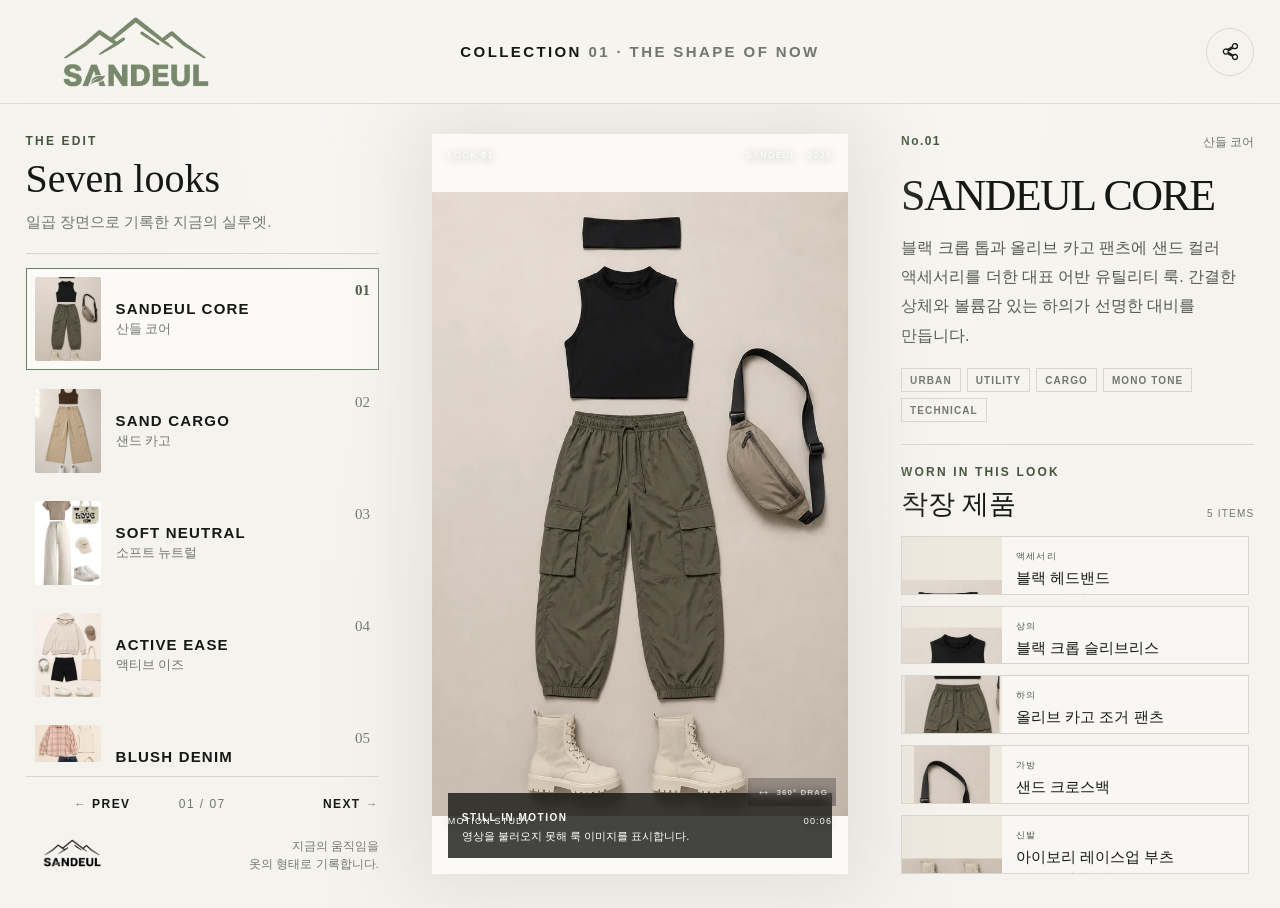
==== index.html @ 29dd72b8 "산들 360 룩북 웹앱 초기 버전" ====
<!doctype html>
<html lang="ko">
  <head>
    <meta charset="UTF-8" />
    <meta name="viewport" content="width=device-width, initial-scale=1, viewport-fit=cover" />
    <meta
      name="description"
      content="SANDEUL의 일곱 가지 룩을 영상으로 감상하고 구성 제품을 확인하는 인터랙티브 룩북"
    />
    <meta name="theme-color" content="#f5f3ee" />
    <title>SANDEUL LOOKBOOK — SANDEUL CORE</title>
    <link rel="icon" href="public/lookbook/brand/sandeul-logo-green.webp" />
    <link rel="stylesheet" href="styles.css" />
    <script src="app.js" defer></script>
  </head>
  <body>
    <a class="skip-link" href="#main-content">본문으로 바로가기</a>

    <header class="site-header">
      <a class="brand" href="?look=01" aria-label="SANDEUL 룩북 첫 번째 룩으로 이동">
        <img
          src="public/lookbook/brand/sandeul-logo-green-header-final.webp"
          width="999"
          height="500"
          alt="SANDEUL"
        />
      </a>
      <p class="collection-label"><span>COLLECTION</span> 01 · THE SHAPE OF NOW</p>
      <button class="icon-button share-button" type="button" aria-label="현재 룩 링크 공유">
        <svg aria-hidden="true" viewBox="0 0 24 24">
          <path d="M18 8a3 3 0 1 0-2.83-4A3 3 0 0 0 15 5c0 .2.02.4.06.58L8.9 9.1A3 3 0 0 0 4 11.5a3 3 0 0 0 4.9 2.32l6.16 3.52A3 3 0 0 0 15 18a3 3 0 1 0 .9-2.14l-6.1-3.49c.13-.57.1-1.14-.08-1.67l6.14-3.51A3 3 0 0 0 18 8Z" />
        </svg>
      </button>
    </header>

    <main id="main-content" class="lookbook-shell">
      <aside class="look-rail" aria-labelledby="look-rail-title">
        <div class="rail-heading">
          <p class="eyebrow">THE EDIT</p>
          <h2 id="look-rail-title">Seven looks</h2>
          <p>일곱 장면으로 기록한 지금의 실루엣.</p>
        </div>
        <nav id="desktop-look-list" class="desktop-look-list" aria-label="룩 선택"></nav>
        <div class="rail-navigation" aria-label="이전 또는 다음 룩">
          <button id="previous-look" type="button" aria-label="이전 룩">
            <span aria-hidden="true">←</span> PREV
          </button>
          <span id="rail-position">01 / 07</span>
          <button id="next-look" type="button" aria-label="다음 룩">
            NEXT <span aria-hidden="true">→</span>
          </button>
        </div>
        <div class="rail-signature">
          <img
            src="public/lookbook/brand/sandeul-logo-black.webp"
            width="260"
            height="90"
            alt=""
          />
          <p>지금의 움직임을<br />옷의 형태로 기록합니다.</p>
        </div>
      </aside>

      <section class="stage" aria-label="선택한 룩 영상">
        <div class="video-frame">
          <div class="video-meta" aria-hidden="true">
            <span>LOOK <b id="video-number">01</b></span>
            <span>SANDEUL · 2026</span>
          </div>
          <video
            id="look-video"
            autoplay
            muted
            loop
            playsinline
            controls
            preload="metadata"
            aria-label="SANDEUL CORE 착장 영상"
          ></video>
          <div
            id="scrub-surface"
            class="scrub-surface"
            role="slider"
            tabindex="0"
            aria-label="모델 360도 회전 프레임 탐색"
            aria-valuemin="0"
            aria-valuemax="100"
            aria-valuenow="0"
            aria-valuetext="영상의 0퍼센트 지점"
            aria-orientation="horizontal"
          >
            <div class="scrub-hint" aria-hidden="true">
              <span>↔</span>
              <strong>360° DRAG</strong>
              <output id="scrub-readout">0%</output>
            </div>
          </div>
          <div id="video-fallback" class="video-fallback" hidden>
            <img id="fallback-image" src="" alt="" />
            <div>
              <strong>STILL IN MOTION</strong>
              <p>영상을 불러오지 못해 룩 이미지를 표시합니다.</p>
            </div>
          </div>
          <div class="video-caption" aria-hidden="true">
            <span>MOTION STUDY</span>
            <span id="video-duration">00:06</span>
          </div>
        </div>

        <section class="mobile-look-section" aria-labelledby="mobile-look-title">
          <div class="mobile-section-heading">
            <div>
              <p class="eyebrow">SELECT A LOOK</p>
              <h2 id="mobile-look-title">룩 선택</h2>
            </div>
            <span id="mobile-position">01 / 07</span>
          </div>
          <nav id="mobile-look-list" class="mobile-look-list" aria-label="룩 선택"></nav>
        </section>
      </section>

      <aside class="details-panel" aria-labelledby="look-title">
        <div class="look-copy">
          <div class="look-kicker">
            <span id="look-number">No.01</span>
            <span id="look-name-ko">산들 코어</span>
          </div>
          <h1 id="look-title">SANDEUL CORE</h1>
          <p id="look-description" class="look-description"></p>
          <ul id="look-keywords" class="keyword-list" aria-label="룩 키워드"></ul>
        </div>

        <section class="desktop-products" aria-labelledby="desktop-products-title">
          <div class="products-heading">
            <div>
              <p class="eyebrow">WORN IN THIS LOOK</p>
              <h2 id="desktop-products-title">착장 제품</h2>
            </div>
            <span id="desktop-product-count">5 ITEMS</span>
          </div>
          <div id="desktop-product-list" class="product-list"></div>
        </section>
      </aside>
    </main>

    <button id="open-products" class="mobile-product-trigger" type="button">
      <span>이 룩의 제품 <b id="mobile-product-count">5</b>개 보기</span>
      <span aria-hidden="true">↑</span>
    </button>

    <dialog id="product-sheet" class="product-sheet" aria-labelledby="sheet-title">
      <div class="sheet-content">
        <div class="sheet-handle" aria-hidden="true"></div>
        <header class="sheet-header">
          <div>
            <p class="eyebrow">WORN IN THIS LOOK</p>
            <h2 id="sheet-title">착장 제품</h2>
            <p id="sheet-subtitle"></p>
          </div>
          <button id="close-products" class="icon-button" type="button" aria-label="제품 목록 닫기">
            <svg aria-hidden="true" viewBox="0 0 24 24">
              <path d="m6 6 12 12M18 6 6 18" />
            </svg>
          </button>
        </header>
        <div id="sheet-product-list" class="sheet-product-list"></div>
      </div>
    </dialog>

    <div id="toast" class="toast" role="status" aria-live="polite"></div>

    <noscript>
      <p class="noscript-message">이 룩북을 감상하려면 브라우저에서 JavaScript를 켜주세요.</p>
    </noscript>
  </body>
</html>
---- styles.css ----
:root {
  color-scheme: light;
  --paper: #f5f3ee;
  --paper-rgb: 245 243 238;
  --surface: #fbfaf7;
  --surface-rgb: 251 250 247;
  --video-tone-rgb: 222 219 211;
  --ink: #171815;
  --muted: #73756e;
  --line: #d7d5ce;
  --green: #6f8062;
  --green-deep: #45543e;
  --black: #11120f;
  --shadow: 0 24px 60px rgb(34 38 28 / 12%);
  --header-height: 104px;
  --side-gap: clamp(18px, 2vw, 34px);
  font-family: Inter, Pretendard, "Noto Sans KR", "Apple SD Gothic Neo", Arial, sans-serif;
  font-synthesis: none;
}

* {
  box-sizing: border-box;
}

html {
  background: var(--paper);
  scroll-behavior: smooth;
}

body {
  min-width: 320px;
  min-height: 100svh;
  margin: 0;
  color: var(--ink);
  background:
    radial-gradient(circle at 50% 10%, rgb(var(--surface-rgb) / 58%), transparent 38rem),
    var(--paper);
  transition: background-color 560ms ease;
}

body.sheet-open {
  overflow: hidden;
}

button,
a {
  -webkit-tap-highlight-color: transparent;
}

button {
  color: inherit;
  font: inherit;
}

button:focus-visible,
a:focus-visible,
video:focus-visible {
  outline: 2px solid var(--ink);
  outline-offset: 3px;
}

.skip-link {
  position: fixed;
  z-index: 1000;
  top: 10px;
  left: 10px;
  padding: 10px 14px;
  color: white;
  background: var(--ink);
  transform: translateY(-150%);
}

.skip-link:focus {
  transform: translateY(0);
}

.site-header {
  position: sticky;
  z-index: 50;
  top: 0;
  display: grid;
  grid-template-columns: 1fr auto 1fr;
  align-items: center;
  min-height: var(--header-height);
  padding: 12px var(--side-gap);
  border-bottom: 1px solid rgb(23 24 21 / 10%);
  background: rgb(var(--paper-rgb) / 92%);
  backdrop-filter: blur(16px);
  transition: background-color 560ms ease, border-color 560ms ease;
}

.brand {
  display: inline-flex;
  width: fit-content;
  align-items: center;
}

.brand img {
  display: block;
  width: 220px;
  height: 76px;
  object-fit: contain;
}

.collection-label {
  margin: 0;
  color: var(--muted);
  font-size: 15px;
  font-weight: 600;
  letter-spacing: 0.16em;
  text-align: center;
}

.collection-label span {
  color: var(--ink);
}

.icon-button {
  display: inline-grid;
  width: 42px;
  height: 42px;
  padding: 0;
  border: 1px solid var(--line);
  border-radius: 50%;
  background: transparent;
  cursor: pointer;
  place-items: center;
}

.icon-button:hover {
  border-color: var(--green);
  color: var(--green-deep);
}

.icon-button svg {
  width: 18px;
  height: 18px;
  fill: none;
  stroke: currentColor;
  stroke-linecap: round;
  stroke-linejoin: round;
  stroke-width: 1.6;
}

.share-button {
  justify-self: end;
}

.site-header .icon-button {
  width: 48px;
  height: 48px;
}

.site-header .icon-button svg {
  width: 20px;
  height: 20px;
}

.lookbook-shell {
  display: grid;
  grid-template-columns: minmax(0, 3fr) minmax(0, 4fr) minmax(0, 3fr);
  gap: clamp(22px, 2vw, 38px);
  width: 100%;
  min-height: calc(100svh - var(--header-height));
  margin: 0 auto;
  padding: 30px var(--side-gap) 34px;
}

.lookbook-shell > * {
  min-width: 0;
}

.look-rail,
.details-panel {
  min-width: 0;
  max-height: calc(100svh - var(--header-height) - 56px);
}

.look-rail {
  display: flex;
  flex-direction: column;
}

.rail-heading {
  padding-bottom: 18px;
  border-bottom: 1px solid var(--line);
}

.eyebrow {
  margin: 0 0 7px;
  color: var(--green-deep);
  font-size: 12px;
  font-weight: 700;
  letter-spacing: 0.18em;
}

.rail-heading h2,
.products-heading h2,
.mobile-section-heading h2,
.sheet-header h2 {
  margin: 0;
  font-family: Georgia, "Noto Serif KR", serif;
  font-weight: 400;
}

.rail-heading h2 {
  font-size: 40px;
}

.rail-heading > p:last-child {
  margin: 8px 0 0;
  color: var(--muted);
  font-size: 15px;
  line-height: 1.65;
}

.desktop-look-list {
  display: grid;
  gap: 10px;
  min-height: 0;
  margin-top: 14px;
  overflow-y: auto;
  scrollbar-width: thin;
}

.look-card {
  display: grid;
  grid-template-columns: 66px minmax(0, 1fr) auto;
  gap: 15px;
  align-items: center;
  width: 100%;
  padding: 8px;
  border: 1px solid transparent;
  background: transparent;
  text-align: left;
  cursor: pointer;
  transition: border-color 180ms ease, background 180ms ease, transform 180ms ease;
}

.look-card:hover {
  background: rgb(var(--surface-rgb) / 68%);
  transform: translateX(2px);
}

.look-card[aria-current="true"] {
  border-color: var(--green);
  background: var(--surface);
}

.look-card img {
  display: block;
  width: 66px;
  height: 84px;
  border-radius: 2px;
  object-fit: cover;
}

.look-card-copy {
  min-width: 0;
}

.look-card-copy strong,
.look-card-copy span {
  display: block;
}

.look-card-copy strong {
  overflow: hidden;
  font-size: 15px;
  letter-spacing: 0.08em;
  text-overflow: ellipsis;
  white-space: nowrap;
}

.look-card-copy span {
  margin-top: 3px;
  color: var(--muted);
  font-size: 13px;
}

.look-card-number {
  align-self: start;
  padding-top: 5px;
  color: var(--muted);
  font-family: Georgia, serif;
  font-size: 15px;
}

.look-card[aria-current="true"] .look-card-number {
  color: var(--green-deep);
  font-weight: 700;
}

.rail-navigation {
  display: grid;
  grid-template-columns: 1fr auto 1fr;
  align-items: center;
  margin-top: 14px;
  padding-top: 12px;
  border-top: 1px solid var(--line);
}

.rail-navigation button {
  padding: 8px 0;
  border: 0;
  background: transparent;
  font-size: 12px;
  font-weight: 700;
  letter-spacing: 0.12em;
  cursor: pointer;
}

.rail-navigation button:last-child {
  text-align: right;
}

.rail-navigation span {
  color: var(--muted);
  font-size: 12px;
  letter-spacing: 0.12em;
}

.rail-signature {
  display: flex;
  align-items: flex-end;
  justify-content: space-between;
  gap: 12px;
  margin-top: auto;
  padding-top: 18px;
}

.rail-signature img {
  width: 94px;
  height: 36px;
  object-fit: contain;
}

.rail-signature p {
  margin: 0;
  color: var(--muted);
  font-size: 12px;
  line-height: 1.55;
  text-align: right;
}

.stage {
  display: flex;
  min-width: 0;
  align-items: flex-start;
  justify-content: center;
}

.video-frame {
  position: relative;
  width: auto;
  max-width: 100%;
  height: min(calc(100svh - var(--header-height) - 56px), 820px);
  min-height: 520px;
  aspect-ratio: 9 / 16;
  overflow: hidden;
  background: rgb(var(--video-tone-rgb));
  box-shadow: 0 0 68px 24px rgb(var(--video-tone-rgb) / 72%);
  transition: background-color 560ms ease, box-shadow 560ms ease;
}

.video-frame video,
.video-fallback,
.video-fallback > img {
  width: 100%;
  height: 100%;
}

.video-frame video {
  display: block;
  background: #d7d4cd;
  object-fit: cover;
}

.video-frame.is-switching video {
  opacity: 0.35;
}

.scrub-surface {
  position: absolute;
  z-index: 3;
  inset: 0 0 56px;
  cursor: ew-resize;
  touch-action: pan-y;
  user-select: none;
}

.scrub-surface:focus-visible {
  outline: 2px solid white;
  outline-offset: -6px;
}

.scrub-hint {
  position: absolute;
  right: 12px;
  bottom: 12px;
  display: flex;
  gap: 6px;
  align-items: center;
  min-width: 0;
  padding: 6px 8px;
  color: white;
  background: rgb(17 18 15 / 48%);
  backdrop-filter: blur(6px);
  opacity: 0.58;
  pointer-events: none;
  transition: opacity 160ms ease;
}

.scrub-hint > span {
  font-size: 14px;
}

.scrub-hint strong {
  font-size: 8px;
  letter-spacing: 0.13em;
}

.scrub-hint output {
  display: none;
  font-size: 9px;
  font-variant-numeric: tabular-nums;
}

.video-frame.is-scrubbing .scrub-hint output {
  display: inline;
}

.video-frame:hover .scrub-hint,
.scrub-surface:focus-visible .scrub-hint,
.video-frame.is-scrubbing .scrub-hint {
  opacity: 1;
}

.video-frame.is-scrubbing .scrub-surface {
  cursor: grabbing;
}

.video-frame.is-scrubbing .scrub-hint {
  opacity: 1;
}

.video-fallback {
  position: absolute;
  inset: 0;
  background: var(--surface);
}

.video-fallback > img {
  display: block;
  object-fit: contain;
}

.video-fallback > div {
  position: absolute;
  right: 16px;
  bottom: 16px;
  left: 16px;
  padding: 14px;
  color: white;
  background: rgb(17 18 15 / 78%);
}

.video-fallback strong {
  font-size: 10px;
  letter-spacing: 0.15em;
}

.video-fallback p {
  margin: 4px 0 0;
  font-size: 11px;
}

.video-meta,
.video-caption {
  position: absolute;
  z-index: 2;
  left: 16px;
  display: flex;
  justify-content: space-between;
  width: calc(100% - 32px);
  color: white;
  font-size: 9px;
  letter-spacing: 0.13em;
  pointer-events: none;
  text-shadow: 0 1px 8px rgb(0 0 0 / 45%);
}

.video-meta {
  top: 16px;
}

.video-caption {
  bottom: 48px;
}

.mobile-look-section {
  display: none;
}

.details-panel {
  display: flex;
  flex-direction: column;
  min-width: 0;
  overflow: hidden;
}

.look-copy {
  padding-bottom: 22px;
  border-bottom: 1px solid var(--line);
}

.look-kicker {
  display: flex;
  justify-content: space-between;
  gap: 16px;
  color: var(--green-deep);
  font-size: 12px;
  font-weight: 700;
  letter-spacing: 0.12em;
}

.look-kicker span:last-child {
  color: var(--muted);
  font-weight: 500;
  letter-spacing: 0;
}

.look-copy h1 {
  margin: 24px 0 16px;
  font-family: Georgia, "Times New Roman", "Noto Serif KR", serif;
  font-size: clamp(44px, 3.2vw, 60px);
  font-weight: 400;
  letter-spacing: -0.035em;
  line-height: 0.96;
}

.look-description {
  margin: 0;
  color: #555850;
  font-size: 16px;
  line-height: 1.82;
  word-break: keep-all;
}

.keyword-list {
  display: flex;
  flex-wrap: wrap;
  gap: 6px;
  margin: 18px 0 0;
  padding: 0;
  list-style: none;
}

.keyword-list li {
  padding: 6px 8px 5px;
  border: 1px solid var(--line);
  color: var(--muted);
  font-size: 10px;
  font-weight: 700;
  letter-spacing: 0.11em;
}

.desktop-products {
  display: flex;
  flex: 1;
  min-height: 0;
  flex-direction: column;
  padding-top: 20px;
}

.products-heading,
.mobile-section-heading {
  display: flex;
  align-items: flex-end;
  justify-content: space-between;
  gap: 18px;
}

.products-heading h2,
.mobile-section-heading h2 {
  font-size: 27px;
}

.products-heading > span,
.mobile-section-heading > span {
  padding-bottom: 3px;
  color: var(--muted);
  font-size: 10px;
  letter-spacing: 0.12em;
}

.product-list {
  display: grid;
  gap: 11px;
  min-height: 0;
  margin-top: 14px;
  padding-right: 5px;
  overflow-y: auto;
  scrollbar-width: thin;
}

.product-card {
  display: grid;
  grid-template-columns: 100px 1fr;
  min-width: 0;
  overflow: hidden;
  border: 1px solid var(--line);
  color: inherit;
  background: rgb(var(--surface-rgb) / 72%);
  text-decoration: none;
  cursor: pointer;
  transition: border-color 180ms ease, background-color 180ms ease, transform 180ms ease;
}

.product-card:hover {
  border-color: var(--green);
  background: var(--surface);
  transform: translateY(-1px);
}

.product-card img {
  display: block;
  width: 100px;
  height: 125px;
  object-fit: cover;
}

.product-card-copy {
  display: flex;
  min-width: 0;
  flex-direction: column;
  padding: 13px 14px 11px;
}

.product-category {
  color: var(--green-deep);
  font-size: 9px;
  font-weight: 700;
  letter-spacing: 0.13em;
}

.product-card h3 {
  margin: 5px 0 3px;
  font-size: 15px;
  font-weight: 600;
  line-height: 1.35;
}

.product-color {
  margin: 0;
  color: var(--muted);
  font-size: 11px;
}

.product-link {
  display: inline-flex;
  width: fit-content;
  align-items: center;
  gap: 6px;
  margin-top: 8px;
  padding-top: 0;
  border-bottom: 1px solid currentColor;
  color: var(--ink);
  font-size: 9px;
  font-weight: 700;
  letter-spacing: 0.06em;
  text-decoration: none;
}

.product-link:hover {
  color: var(--green-deep);
}

.mobile-product-trigger,
.product-sheet {
  display: none;
}

.toast {
  position: fixed;
  z-index: 200;
  right: 24px;
  bottom: 24px;
  max-width: min(320px, calc(100vw - 32px));
  padding: 12px 16px;
  color: white;
  background: var(--ink);
  font-size: 12px;
  opacity: 0;
  pointer-events: none;
  transform: translateY(10px);
  transition: opacity 180ms ease, transform 180ms ease;
}

.toast.is-visible {
  opacity: 1;
  transform: translateY(0);
}

.noscript-message {
  position: fixed;
  z-index: 500;
  right: 16px;
  bottom: 16px;
  left: 16px;
  margin: 0;
  padding: 16px;
  color: white;
  background: var(--ink);
  text-align: center;
}

@media (max-width: 1179px) {
  :root {
    --header-height: 66px;
  }

  .brand img {
    width: 138px;
    height: 48px;
  }

  .collection-label {
    font-size: 11px;
  }

  .site-header .icon-button {
    width: 42px;
    height: 42px;
  }

  body {
    padding-bottom: calc(80px + env(safe-area-inset-bottom));
  }

  .lookbook-shell {
    grid-template-columns: minmax(330px, 0.95fr) minmax(300px, 1.05fr);
    min-height: auto;
    padding-top: 22px;
  }

  .look-rail,
  .desktop-products {
    display: none;
  }

  .stage {
    display: block;
  }

  .video-frame {
    width: 100%;
    height: min(70svh, 760px);
    min-height: 540px;
    max-height: none;
  }

  .mobile-look-section {
    display: block;
    margin-top: 24px;
  }

  .mobile-look-list {
    display: flex;
    gap: 10px;
    margin-top: 12px;
    padding: 2px 2px 10px;
    overflow-x: auto;
    scroll-snap-type: x proximity;
    scrollbar-width: none;
  }

  .mobile-look-list::-webkit-scrollbar {
    display: none;
  }

  .mobile-look-list .look-card {
    display: block;
    width: 90px;
    min-width: 90px;
    padding: 5px;
    scroll-snap-align: start;
  }

  .mobile-look-list .look-card img {
    width: 78px;
    height: 104px;
  }

  .mobile-look-list .look-card-copy {
    margin-top: 7px;
  }

  .mobile-look-list .look-card-copy strong {
    font-size: 8px;
  }

  .mobile-look-list .look-card-copy span,
  .mobile-look-list .look-card-number {
    display: none;
  }

  .details-panel {
    display: block;
    max-height: none;
    overflow: visible;
    padding: 20px 0 30px;
  }

  .look-copy {
    border-bottom: 0;
  }

  .look-copy h1 {
    font-size: clamp(44px, 6.3vw, 68px);
  }

  .mobile-product-trigger {
    position: fixed;
    z-index: 80;
    right: 16px;
    bottom: max(12px, env(safe-area-inset-bottom));
    left: 16px;
    display: flex;
    min-height: 56px;
    align-items: center;
    justify-content: space-between;
    padding: 0 20px;
    border: 0;
    color: white;
    background: var(--black);
    box-shadow: 0 14px 36px rgb(17 18 15 / 25%);
    font-size: 13px;
    cursor: pointer;
  }

  .mobile-product-trigger b {
    color: #bbc8b1;
  }

  .product-sheet {
    width: min(100%, 720px);
    max-width: none;
    max-height: min(85svh, 820px);
    margin: auto auto 0;
    padding: 0;
    border: 0;
    background: var(--surface);
    box-shadow: 0 -24px 60px rgb(17 18 15 / 18%);
  }

  .product-sheet[open] {
    display: block;
    animation: sheet-in 220ms ease-out;
  }

  .product-sheet::backdrop {
    background: rgb(17 18 15 / 48%);
    backdrop-filter: blur(2px);
  }

  .sheet-content {
    display: flex;
    max-height: min(85svh, 820px);
    flex-direction: column;
    padding: 8px 18px max(18px, env(safe-area-inset-bottom));
  }

  .sheet-handle {
    width: 42px;
    height: 4px;
    margin: 2px auto 18px;
    border-radius: 999px;
    background: var(--line);
  }

  .sheet-header {
    display: flex;
    align-items: flex-start;
    justify-content: space-between;
    gap: 20px;
    padding-bottom: 16px;
    border-bottom: 1px solid var(--line);
  }

  .sheet-header h2 {
    font-size: 28px;
  }

  .sheet-header > div > p:last-child {
    margin: 7px 0 0;
    color: var(--muted);
    font-size: 11px;
  }

  .sheet-product-list {
    display: grid;
    gap: 10px;
    min-height: 0;
    padding: 14px 0 0;
    overflow-y: auto;
  }

  .sheet-product-list .product-card {
    grid-template-columns: 104px 1fr;
  }

  .sheet-product-list .product-card img {
    width: 104px;
    height: 130px;
  }

  .toast {
    right: 16px;
    bottom: calc(84px + env(safe-area-inset-bottom));
  }
}

@media (max-width: 767px) {
  .site-header {
    grid-template-columns: 1fr auto;
    padding-right: 14px;
    padding-left: 14px;
  }

  .brand img {
    width: 110px;
    height: 38px;
  }

  .collection-label {
    display: none;
  }

  .icon-button {
    width: 40px;
    height: 40px;
  }

  .lookbook-shell {
    display: block;
    padding: 0 0 24px;
  }

  .video-frame {
    width: 100%;
    height: min(68svh, 680px);
    min-height: 480px;
    box-shadow: none;
  }

  .video-meta {
    top: 14px;
  }

  .video-caption {
    bottom: 52px;
  }

  .scrub-hint {
    right: 10px;
    bottom: 10px;
    min-width: 0;
    padding: 5px 7px;
    opacity: 0.62;
  }

  .mobile-look-section,
  .details-panel {
    padding-right: 16px;
    padding-left: 16px;
  }

  .mobile-look-section {
    margin-top: 22px;
  }

  .mobile-section-heading h2 {
    font-size: 22px;
  }

  .details-panel {
    padding-top: 20px;
  }

  .look-kicker {
    font-size: 9px;
  }

  .look-copy h1 {
    margin-top: 18px;
    font-size: clamp(41px, 13vw, 58px);
  }

  .look-description {
    display: -webkit-box;
    overflow: hidden;
    font-size: 13px;
    -webkit-box-orient: vertical;
    -webkit-line-clamp: 2;
  }

  .keyword-list {
    margin-top: 14px;
  }

  .mobile-product-trigger {
    right: 12px;
    left: 12px;
  }
}

@keyframes sheet-in {
  from {
    opacity: 0;
    transform: translateY(22px);
  }
  to {
    opacity: 1;
    transform: translateY(0);
  }
}

@media (prefers-reduced-motion: reduce) {
  *,
  *::before,
  *::after {
    scroll-behavior: auto !important;
    transition-duration: 0.01ms !important;
    animation-duration: 0.01ms !important;
    animation-iteration-count: 1 !important;
  }
}
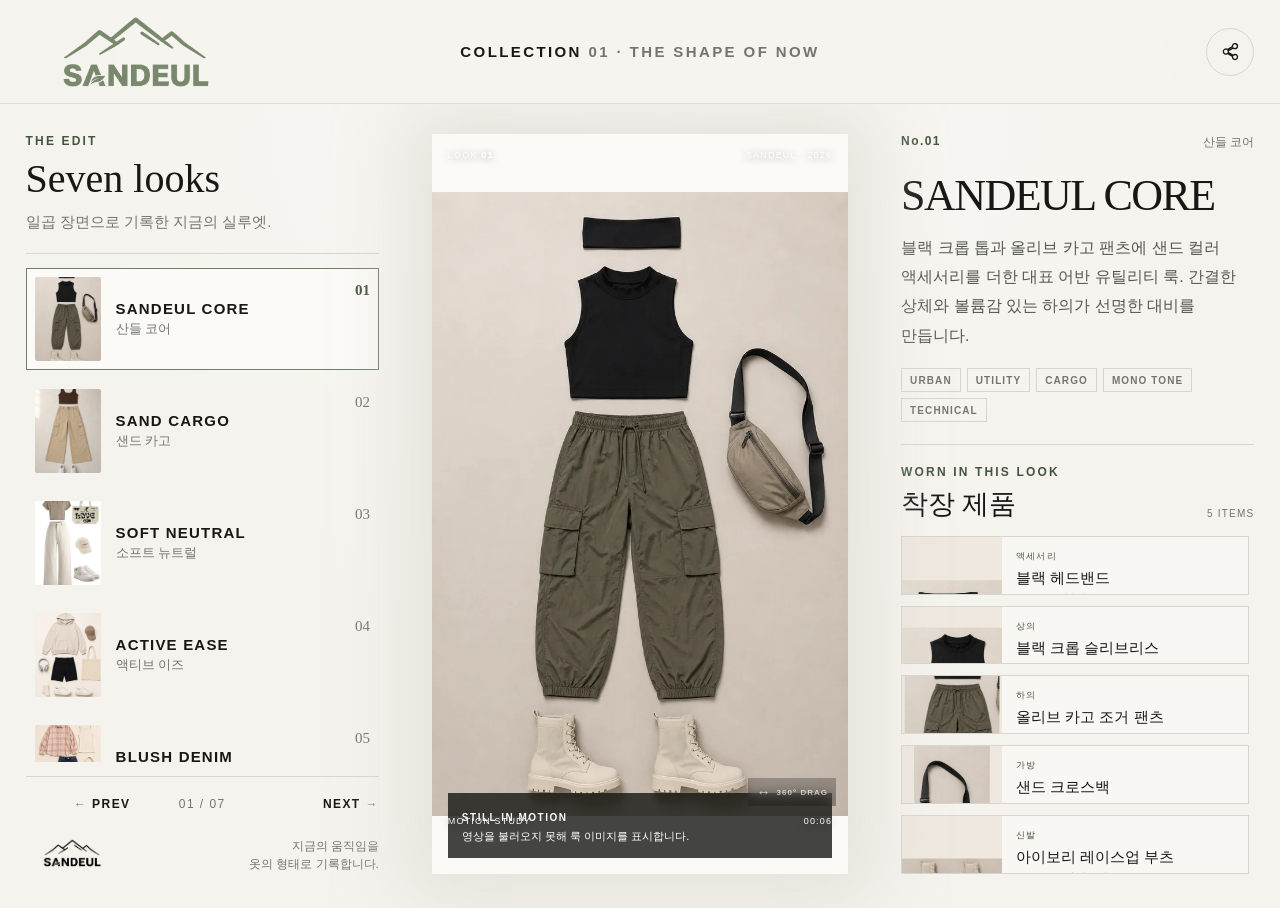
==== commit 87559519: "360도 영상 드래그 탐색 최적화" ====
--- a/index.html
+++ b/index.html
@@ -74,7 +74,7 @@
             loop
             playsinline
             controls
-            preload="metadata"
+            preload="auto"
             aria-label="SANDEUL CORE 착장 영상"
           ></video>
           <div
